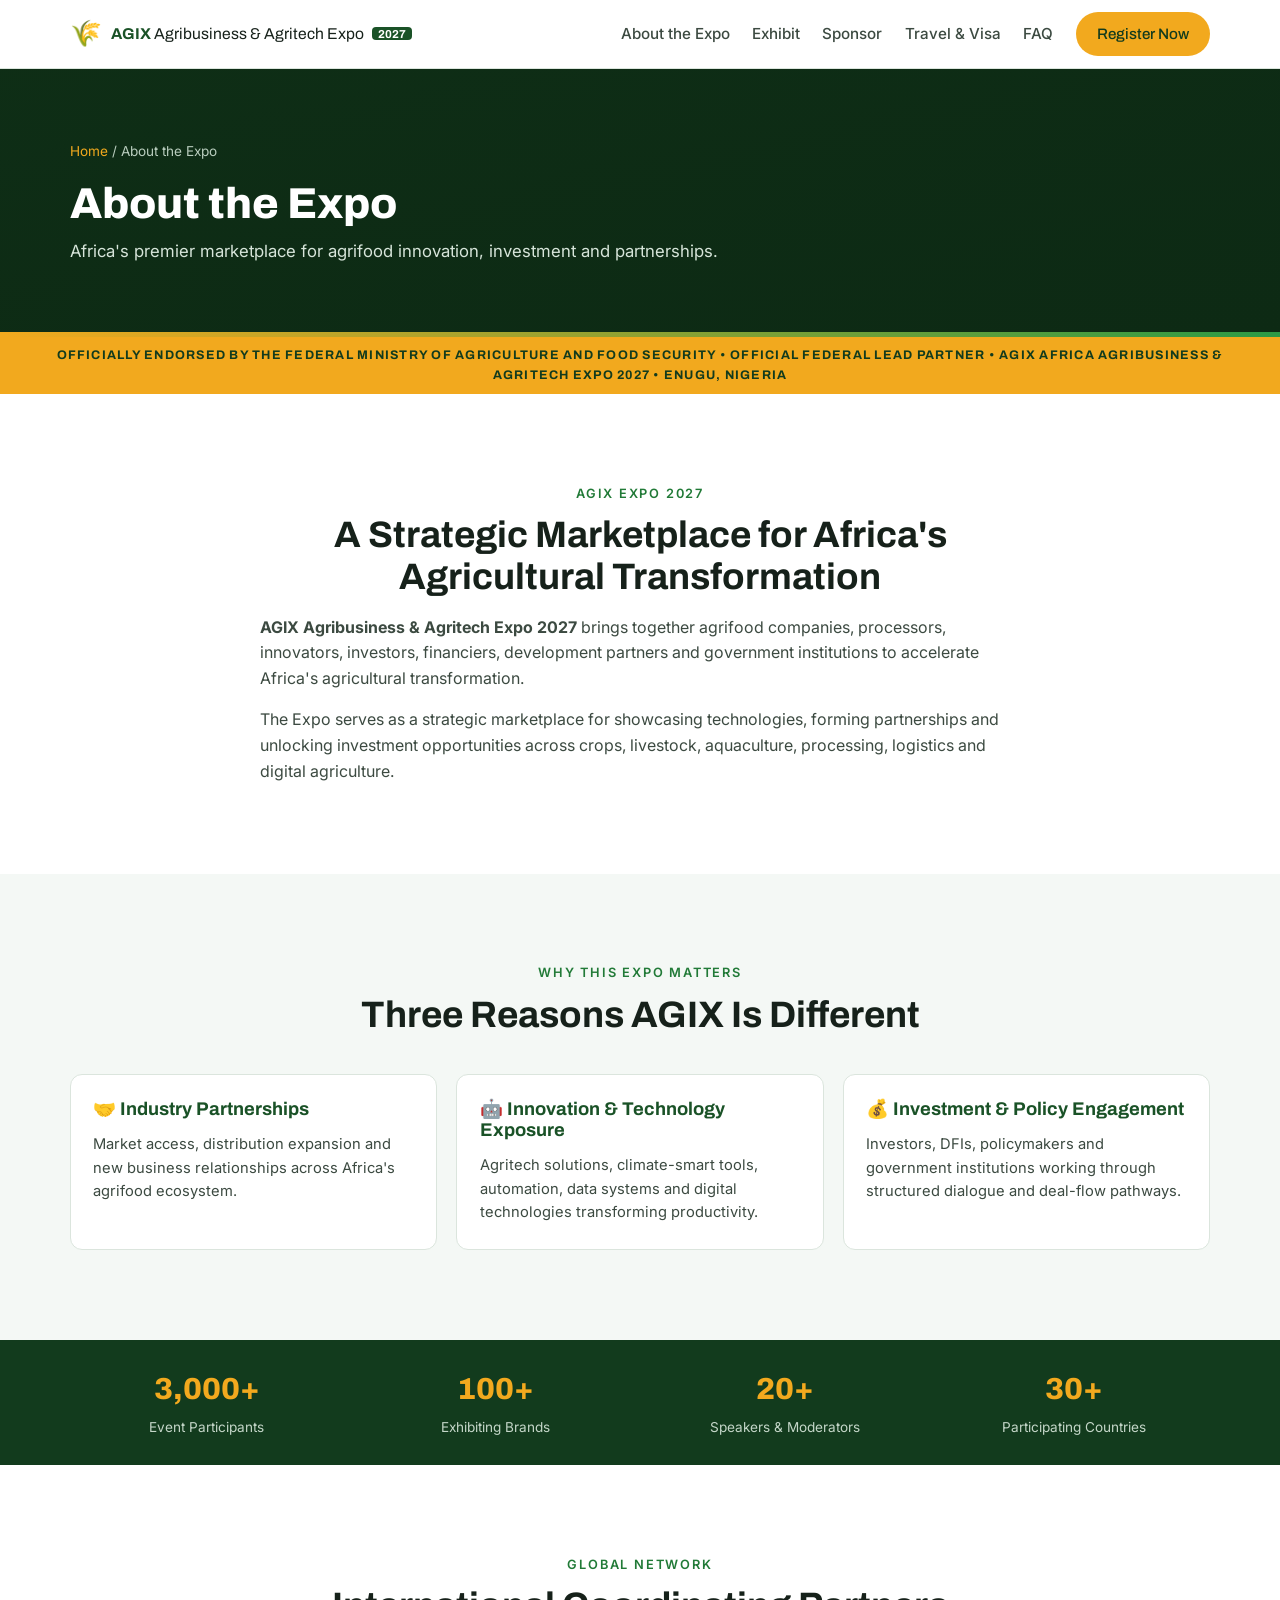
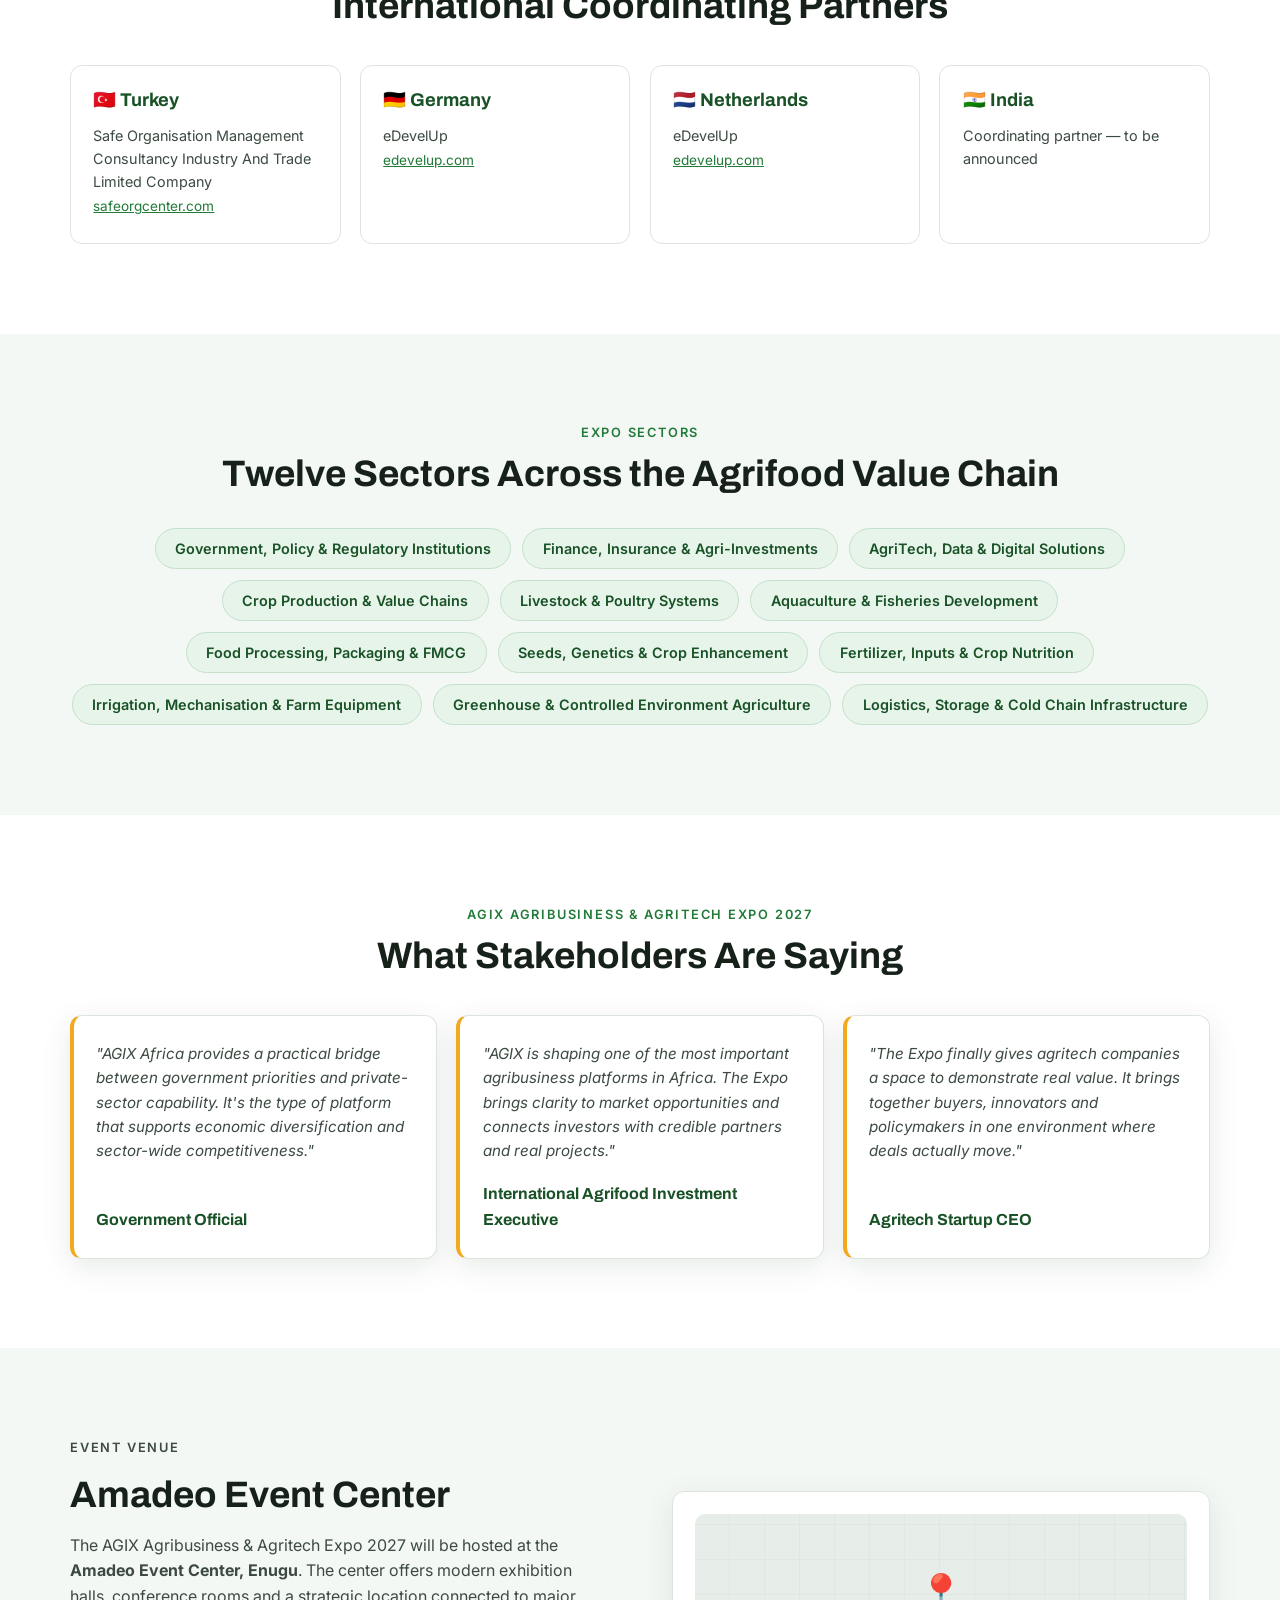
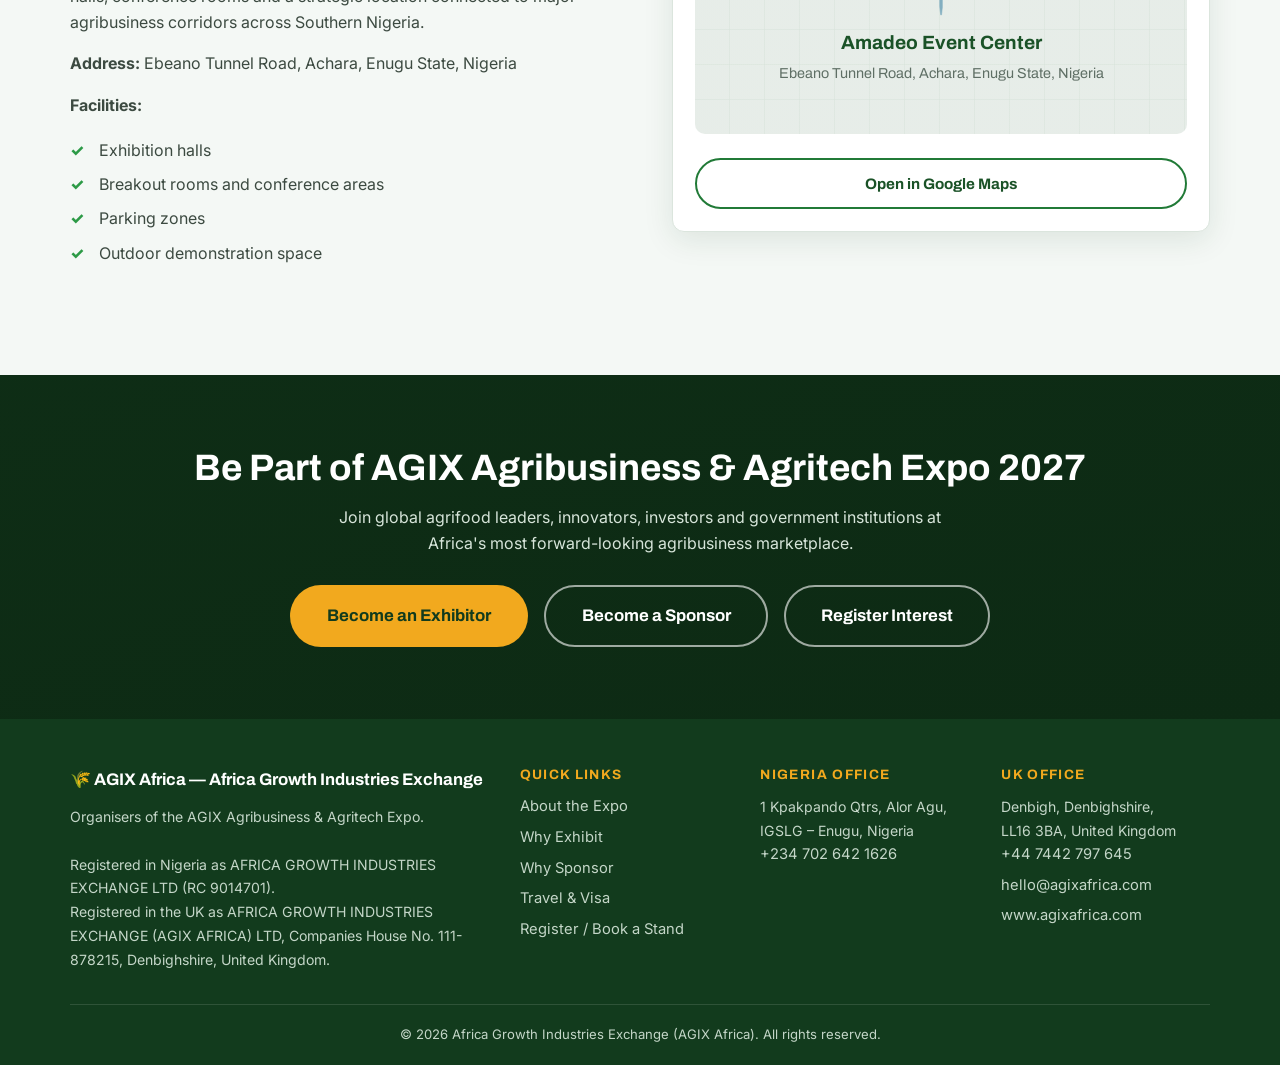
==== about.html @ dbb8e16c "Expand site with About, Exhibit, Sponsor and Travel pages Add four sub-pages built from the official" ====
<!DOCTYPE html>
<html lang="en">
<head>
  <meta charset="UTF-8" />
  <meta name="viewport" content="width=device-width, initial-scale=1.0" />
  <title>About the Expo | AGIX Agribusiness &amp; Agritech Expo 2027</title>
  <meta name="description" content="About the AGIX Agribusiness & Agritech Expo 2027 — Africa's premier marketplace for agrifood innovation, investment and partnerships. 9–10 April 2027, Amadeo Event Centre, Enugu, Nigeria." />
  <link rel="preconnect" href="https://fonts.googleapis.com" />
  <link rel="preconnect" href="https://fonts.gstatic.com" crossorigin />
  <link href="https://fonts.googleapis.com/css2?family=Archivo:wght@500;600;700;800&family=Inter:wght@400;500;600&display=swap" rel="stylesheet" />
  <link rel="stylesheet" href="css/styles.css" />
  <link rel="icon" href="data:image/svg+xml,%3Csvg xmlns='http://www.w3.org/2000/svg' viewBox='0 0 100 100'%3E%3Ctext y='.9em' font-size='90'%3E%F0%9F%8C%BE%3C/text%3E%3C/svg%3E" />
</head>
<body>

  <header class="site-header" id="top">
    <div class="container header-inner">
      <a class="brand" href="index.html" aria-label="AGIX Expo home">
        <span class="brand-mark" aria-hidden="true">🌾</span>
        <span class="brand-text">
          <strong>AGIX</strong> Agribusiness &amp; Agritech Expo
          <span class="brand-year">2027</span>
        </span>
      </a>
      <nav class="site-nav" id="site-nav" aria-label="Main navigation">
        <a href="about.html">About the Expo</a>
        <a href="exhibitors.html">Exhibit</a>
        <a href="sponsors.html">Sponsor</a>
        <a href="travel.html">Travel &amp; Visa</a>
        <a href="index.html#faq">FAQ</a>
        <a href="index.html#register" class="btn btn-primary btn-nav">Register Now</a>
      </nav>
      <button class="nav-toggle" id="nav-toggle" aria-label="Toggle menu" aria-expanded="false" aria-controls="site-nav">
        <span></span><span></span><span></span>
      </button>
    </div>
  </header>

  <section class="page-hero">
    <div class="container">
      <p class="breadcrumb"><a href="index.html">Home</a> / About the Expo</p>
      <h1>About the Expo</h1>
      <p class="lead">Africa's premier marketplace for agrifood innovation, investment and partnerships.</p>
    </div>
  </section>

  <div class="endorse-band">Officially endorsed by the Federal Ministry of Agriculture and Food Security • Official Federal Lead Partner • AGIX Africa Agribusiness &amp; Agritech Expo 2027 • Enugu, Nigeria</div>

  <section class="section">
    <div class="container narrow">
      <p class="section-eyebrow center">AGIX Expo 2027</p>
      <h2 class="center">A Strategic Marketplace for Africa's Agricultural Transformation</h2>
      <p style="margin-top:1rem; color:var(--ink-700);">
        <strong>AGIX Agribusiness &amp; Agritech Expo 2027</strong> brings together agrifood companies,
        processors, innovators, investors, financiers, development partners and government institutions
        to accelerate Africa's agricultural transformation.
      </p>
      <p style="margin-top:1rem; color:var(--ink-700);">
        The Expo serves as a strategic marketplace for showcasing technologies, forming partnerships and
        unlocking investment opportunities across crops, livestock, aquaculture, processing, logistics
        and digital agriculture.
      </p>
    </div>
  </section>

  <section class="section section-alt">
    <div class="container">
      <p class="section-eyebrow center">Why This Expo Matters</p>
      <h2 class="center">Three Reasons AGIX Is Different</h2>
      <div class="panel-grid">
        <div class="panel">
          <h3>🤝 Industry Partnerships</h3>
          <p style="color:var(--ink-700); font-size:0.92rem;">Market access, distribution expansion and new business relationships across Africa's agrifood ecosystem.</p>
        </div>
        <div class="panel">
          <h3>🤖 Innovation &amp; Technology Exposure</h3>
          <p style="color:var(--ink-700); font-size:0.92rem;">Agritech solutions, climate-smart tools, automation, data systems and digital technologies transforming productivity.</p>
        </div>
        <div class="panel">
          <h3>💰 Investment &amp; Policy Engagement</h3>
          <p style="color:var(--ink-700); font-size:0.92rem;">Investors, DFIs, policymakers and government institutions working through structured dialogue and deal-flow pathways.</p>
        </div>
      </div>
    </div>
  </section>

  <section class="stats-strip" aria-label="AGIX Expo at a glance">
    <div class="container stats-inner">
      <div class="stat"><strong>3,000+</strong><span>Event Participants</span></div>
      <div class="stat"><strong>100+</strong><span>Exhibiting Brands</span></div>
      <div class="stat"><strong>20+</strong><span>Speakers &amp; Moderators</span></div>
      <div class="stat"><strong>30+</strong><span>Participating Countries</span></div>
    </div>
  </section>

  <section class="section">
    <div class="container">
      <p class="section-eyebrow center">Global Network</p>
      <h2 class="center">International Coordinating Partners</h2>
      <div class="panel-grid cols-4">
        <div class="panel">
          <h3>🇹🇷 Turkey</h3>
          <p style="color:var(--ink-700); font-size:0.9rem;">Safe Organisation Management Consultancy Industry And Trade Limited Company</p>
          <a href="https://www.safeorgcenter.com" target="_blank" rel="noopener" style="color:var(--green-700); font-size:0.85rem;">safeorgcenter.com</a>
        </div>
        <div class="panel">
          <h3>🇩🇪 Germany</h3>
          <p style="color:var(--ink-700); font-size:0.9rem;">eDevelUp</p>
          <a href="http://www.edevelup.com" target="_blank" rel="noopener" style="color:var(--green-700); font-size:0.85rem;">edevelup.com</a>
        </div>
        <div class="panel">
          <h3>🇳🇱 Netherlands</h3>
          <p style="color:var(--ink-700); font-size:0.9rem;">eDevelUp</p>
          <a href="http://www.edevelup.com" target="_blank" rel="noopener" style="color:var(--green-700); font-size:0.85rem;">edevelup.com</a>
        </div>
        <div class="panel">
          <h3>🇮🇳 India</h3>
          <p style="color:var(--ink-700); font-size:0.9rem;">Coordinating partner — to be announced</p>
        </div>
      </div>
    </div>
  </section>

  <section class="section section-alt">
    <div class="container">
      <p class="section-eyebrow center">Expo Sectors</p>
      <h2 class="center">Twelve Sectors Across the Agrifood Value Chain</h2>
      <div class="chips">
        <span class="chip">Government, Policy &amp; Regulatory Institutions</span>
        <span class="chip">Finance, Insurance &amp; Agri-Investments</span>
        <span class="chip">AgriTech, Data &amp; Digital Solutions</span>
        <span class="chip">Crop Production &amp; Value Chains</span>
        <span class="chip">Livestock &amp; Poultry Systems</span>
        <span class="chip">Aquaculture &amp; Fisheries Development</span>
        <span class="chip">Food Processing, Packaging &amp; FMCG</span>
        <span class="chip">Seeds, Genetics &amp; Crop Enhancement</span>
        <span class="chip">Fertilizer, Inputs &amp; Crop Nutrition</span>
        <span class="chip">Irrigation, Mechanisation &amp; Farm Equipment</span>
        <span class="chip">Greenhouse &amp; Controlled Environment Agriculture</span>
        <span class="chip">Logistics, Storage &amp; Cold Chain Infrastructure</span>
      </div>
    </div>
  </section>

  <section class="section">
    <div class="container">
      <p class="section-eyebrow center">AGIX Agribusiness &amp; Agritech Expo 2027</p>
      <h2 class="center">What Stakeholders Are Saying</h2>
      <div class="testimonial-grid">
        <blockquote class="testimonial">
          <p>"AGIX Africa provides a practical bridge between government priorities and private-sector capability. It's the type of platform that supports economic diversification and sector-wide competitiveness."</p>
          <footer><strong>Government Official</strong></footer>
        </blockquote>
        <blockquote class="testimonial">
          <p>"AGIX is shaping one of the most important agribusiness platforms in Africa. The Expo brings clarity to market opportunities and connects investors with credible partners and real projects."</p>
          <footer><strong>International Agrifood Investment Executive</strong></footer>
        </blockquote>
        <blockquote class="testimonial">
          <p>"The Expo finally gives agritech companies a space to demonstrate real value. It brings together buyers, innovators and policymakers in one environment where deals actually move."</p>
          <footer><strong>Agritech Startup CEO</strong></footer>
        </blockquote>
      </div>
    </div>
  </section>

  <section class="section section-alt" id="venue">
    <div class="container grid-2">
      <div>
        <p class="section-eyebrow">Event Venue</p>
        <h2>Amadeo Event Center</h2>
        <p>
          The AGIX Agribusiness &amp; Agritech Expo 2027 will be hosted at the
          <strong>Amadeo Event Center, Enugu</strong>. The center offers modern exhibition halls,
          conference rooms and a strategic location connected to major agribusiness corridors
          across Southern Nigeria.
        </p>
        <p><strong>Address:</strong> Ebeano Tunnel Road, Achara, Enugu State, Nigeria</p>
        <p><strong>Facilities:</strong></p>
        <ul class="checklist">
          <li>Exhibition halls</li>
          <li>Breakout rooms and conference areas</li>
          <li>Parking zones</li>
          <li>Outdoor demonstration space</li>
        </ul>
      </div>
      <div class="venue-card">
        <div class="venue-map" role="img" aria-label="Stylised map marker for Amadeo Event Center, Achara, Enugu, Nigeria">
          <span class="venue-pin" aria-hidden="true">📍</span>
          <strong>Amadeo Event Center</strong>
          <span>Ebeano Tunnel Road, Achara, Enugu State, Nigeria</span>
        </div>
        <a class="btn btn-outline" href="https://www.google.com/maps/search/Amadeo+Event+Centre+Ebeano+Tunnel+Achara+Enugu" target="_blank" rel="noopener">Open in Google Maps</a>
      </div>
    </div>
  </section>

  <section class="cta-band">
    <div class="container">
      <h2>Be Part of AGIX Agribusiness &amp; Agritech Expo 2027</h2>
      <p>Join global agrifood leaders, innovators, investors and government institutions at Africa's most forward-looking agribusiness marketplace.</p>
      <div class="hero-cta">
        <a href="index.html?category=Exhibitor#register" class="btn btn-primary btn-lg">Become an Exhibitor</a>
        <a href="index.html?category=Sponsor#register" class="btn btn-outline btn-lg">Become a Sponsor</a>
        <a href="index.html#register" class="btn btn-outline btn-lg">Register Interest</a>
      </div>
    </div>
  </section>

  <footer class="site-footer">
    <div class="container footer-grid">
      <div>
        <p class="footer-brand"><span aria-hidden="true">🌾</span> AGIX Africa — Africa Growth Industries Exchange</p>
        <p class="footer-muted">
          Organisers of the AGIX Agribusiness &amp; Agritech Expo.<br /><br />
          Registered in Nigeria as AFRICA GROWTH INDUSTRIES EXCHANGE LTD (RC 9014701).<br />
          Registered in the UK as AFRICA GROWTH INDUSTRIES EXCHANGE (AGIX AFRICA) LTD,
          Companies House No. 111-878215, Denbighshire, United Kingdom.
        </p>
      </div>
      <div>
        <h4>Quick Links</h4>
        <a href="about.html">About the Expo</a>
        <a href="exhibitors.html">Why Exhibit</a>
        <a href="sponsors.html">Why Sponsor</a>
        <a href="travel.html">Travel &amp; Visa</a>
        <a href="index.html#register">Register / Book a Stand</a>
      </div>
      <div>
        <h4>Nigeria Office</h4>
        <p class="footer-muted">1 Kpakpando Qtrs, Alor Agu,<br />IGSLG – Enugu, Nigeria</p>
        <a href="tel:+2347026421626">+234 702 642 1626</a>
      </div>
      <div>
        <h4>UK Office</h4>
        <p class="footer-muted">Denbigh, Denbighshire,<br />LL16 3BA, United Kingdom</p>
        <a href="tel:+447442797645">+44 7442 797 645</a>
        <a href="mailto:hello@agixafrica.com">hello@agixafrica.com</a>
        <a href="https://www.agixafrica.com" target="_blank" rel="noopener">www.agixafrica.com</a>
      </div>
    </div>
    <div class="container footer-bottom">
      <p>© 2026 Africa Growth Industries Exchange (AGIX Africa). All rights reserved.</p>
    </div>
  </footer>

  <script src="js/main.js"></script>
</body>
</html>
---- css/styles.css ----
/* ==========================================================================
   AGIX Agribusiness & Agritech Expo 2027 — Landing page styles
   ========================================================================== */

:root {
  --green-900: #123b1d;
  --green-800: #1a5227;
  --green-700: #217a37;
  --green-600: #2c9a46;
  --green-100: #e6f4ea;
  --amber-500: #f2a91e;
  --amber-600: #d9920e;
  --ink-900: #16211a;
  --ink-700: #3c4a41;
  --ink-500: #5f6f65;
  --paper: #ffffff;
  --paper-alt: #f4f8f5;
  --border: #dbe5dd;
  --radius: 12px;
  --shadow: 0 8px 30px rgba(18, 59, 29, 0.10);
  --font-head: "Archivo", system-ui, sans-serif;
  --font-body: "Inter", system-ui, sans-serif;
}

* { box-sizing: border-box; margin: 0; padding: 0; }

html { scroll-behavior: smooth; }

body {
  font-family: var(--font-body);
  color: var(--ink-900);
  background: var(--paper);
  line-height: 1.6;
  -webkit-font-smoothing: antialiased;
}

img { max-width: 100%; display: block; }

.container { width: min(1140px, 92%); margin: 0 auto; }
.container.narrow { max-width: 760px; }

h1, h2, h3, h4 { font-family: var(--font-head); line-height: 1.15; color: var(--ink-900); }
h1 { font-size: clamp(2rem, 4.5vw, 3.4rem); font-weight: 800; }
h2 { font-size: clamp(1.6rem, 3vw, 2.3rem); font-weight: 700; margin-bottom: 1rem; }
h3 { font-size: 1.15rem; font-weight: 700; }

.center { text-align: center; }
.accent { color: var(--amber-500); }
.muted { color: var(--ink-500); font-weight: 400; font-size: 0.85em; }

.section { padding: clamp(3.5rem, 7vw, 6rem) 0; }
.section-alt { background: var(--paper-alt); }

.section-eyebrow {
  text-transform: uppercase;
  letter-spacing: 0.14em;
  font-weight: 600;
  font-size: 0.8rem;
  color: var(--green-700);
  margin-bottom: 0.6rem;
}
.section-eyebrow.center { text-align: center; }
.section-eyebrow.light { color: var(--amber-500); }

/* ---------- Buttons ---------- */

.btn {
  display: inline-block;
  font-family: var(--font-head);
  font-weight: 700;
  font-size: 0.95rem;
  padding: 0.7rem 1.5rem;
  border-radius: 999px;
  border: 2px solid transparent;
  cursor: pointer;
  text-decoration: none;
  text-align: center;
  transition: transform 0.15s ease, background 0.2s ease, color 0.2s ease, border-color 0.2s ease;
}
.btn:hover { transform: translateY(-2px); }
.btn:focus-visible { outline: 3px solid var(--amber-500); outline-offset: 2px; }

.btn-primary { background: var(--amber-500); color: var(--green-900); }
.btn-primary:hover { background: var(--amber-600); }

.btn-outline { background: transparent; color: var(--green-800); border-color: var(--green-700); }
.btn-outline:hover { background: var(--green-100); }

.btn-lg { padding: 0.95rem 2.2rem; font-size: 1.05rem; }
.btn-block { width: 100%; }
.btn-nav { padding: 0.5rem 1.2rem; }

/* ---------- Header ---------- */

.site-header {
  position: sticky;
  top: 0;
  z-index: 50;
  background: rgba(255, 255, 255, 0.96);
  backdrop-filter: blur(8px);
  border-bottom: 1px solid var(--border);
}

.header-inner {
  display: flex;
  align-items: center;
  justify-content: space-between;
  gap: 1rem;
  min-height: 68px;
}

.brand {
  display: flex;
  align-items: center;
  gap: 0.55rem;
  text-decoration: none;
  color: var(--ink-900);
  font-family: var(--font-head);
  font-size: 0.98rem;
  line-height: 1.2;
}
.brand-mark { font-size: 1.6rem; }
.brand-text strong { color: var(--green-800); }
.brand-year {
  background: var(--green-800);
  color: #fff;
  font-size: 0.72rem;
  font-weight: 700;
  border-radius: 4px;
  padding: 0.05rem 0.4rem;
  margin-left: 0.3rem;
  vertical-align: middle;
}

.site-nav { display: flex; align-items: center; gap: 1.4rem; }
.site-nav a {
  text-decoration: none;
  color: var(--ink-700);
  font-weight: 500;
  font-size: 0.95rem;
}
.site-nav a:hover { color: var(--green-700); }
.site-nav a.btn { color: var(--green-900); }

.nav-toggle {
  display: none;
  flex-direction: column;
  gap: 5px;
  background: none;
  border: 0;
  padding: 0.5rem;
  cursor: pointer;
}
.nav-toggle span {
  width: 24px; height: 2.5px;
  background: var(--green-800);
  border-radius: 2px;
  transition: transform 0.2s ease, opacity 0.2s ease;
}

/* ---------- Hero ---------- */

.hero {
  position: relative;
  color: #fff;
  background:
    linear-gradient(rgba(13, 42, 20, 0.88), rgba(13, 42, 20, 0.92)),
    radial-gradient(1200px 600px at 80% -10%, #2c9a46 0%, transparent 60%),
    linear-gradient(160deg, #1a5227 0%, #123b1d 60%, #0d2a14 100%);
  padding: clamp(4rem, 9vw, 7rem) 0 clamp(3rem, 6vw, 5rem);
  overflow: hidden;
}
.hero::after {
  content: "";
  position: absolute;
  inset: auto 0 0 0;
  height: 6px;
  background: linear-gradient(90deg, var(--amber-500), var(--green-600));
}

.hero-inner { max-width: 880px; }

.hero h1 { color: #fff; margin-bottom: 1.1rem; }

.hero-eyebrow {
  display: inline-block;
  background: rgba(242, 169, 30, 0.15);
  border: 1px solid rgba(242, 169, 30, 0.5);
  color: var(--amber-500);
  font-size: 0.8rem;
  font-weight: 600;
  letter-spacing: 0.08em;
  text-transform: uppercase;
  border-radius: 999px;
  padding: 0.35rem 1rem;
  margin-bottom: 1.4rem;
}

.hero-sub {
  font-size: clamp(1rem, 2vw, 1.2rem);
  color: #d7e5da;
  max-width: 640px;
  margin-bottom: 2rem;
}

.hero-meta {
  display: flex;
  flex-wrap: wrap;
  gap: 1.2rem 2.4rem;
  margin-bottom: 2.2rem;
}
.meta-item { display: flex; align-items: center; gap: 0.7rem; }
.meta-icon { font-size: 1.5rem; }
.meta-item strong { display: block; font-family: var(--font-head); font-size: 1rem; }
.meta-item small { color: #b9cdbe; }

.hero-cta { display: flex; flex-wrap: wrap; gap: 1rem; margin-bottom: 2.6rem; }
.hero .btn-outline { color: #fff; border-color: rgba(255, 255, 255, 0.6); }
.hero .btn-outline:hover { background: rgba(255, 255, 255, 0.12); }

.countdown { display: flex; gap: 0.8rem; flex-wrap: wrap; }
.count-box {
  background: rgba(255, 255, 255, 0.08);
  border: 1px solid rgba(255, 255, 255, 0.18);
  border-radius: var(--radius);
  min-width: 84px;
  padding: 0.7rem 0.5rem;
  text-align: center;
}
.count-box span {
  display: block;
  font-family: var(--font-head);
  font-size: 1.7rem;
  font-weight: 800;
  color: var(--amber-500);
}
.count-box small { color: #c4d6c8; text-transform: uppercase; letter-spacing: 0.08em; font-size: 0.68rem; }

/* ---------- Stats strip ---------- */

.stats-strip { background: var(--green-900); color: #fff; padding: 1.6rem 0; }
.stats-inner {
  display: grid;
  grid-template-columns: repeat(4, 1fr);
  gap: 1rem;
  text-align: center;
}
.stat strong {
  display: block;
  font-family: var(--font-head);
  font-size: 1.9rem;
  font-weight: 800;
  color: var(--amber-500);
}
.stat span { font-size: 0.85rem; color: #c4d6c8; }

/* ---------- Layout helpers ---------- */

.grid-2 {
  display: grid;
  grid-template-columns: 1fr 1fr;
  gap: clamp(2rem, 5vw, 4rem);
  align-items: center;
}
.grid-2 > div > p { margin-bottom: 1rem; color: var(--ink-700); }
.grid-2 .btn { margin-top: 0.5rem; }

/* ---------- Cards ---------- */

.about-cards {
  display: grid;
  grid-template-columns: 1fr 1fr;
  gap: 1rem;
}
.card {
  background: var(--paper);
  border: 1px solid var(--border);
  border-radius: var(--radius);
  padding: 1.4rem 1.2rem;
  box-shadow: var(--shadow);
}
.card-icon { font-size: 1.8rem; display: block; margin-bottom: 0.6rem; }
.card h3 { margin-bottom: 0.4rem; }
.card p { font-size: 0.9rem; color: var(--ink-700); }

/* ---------- Focus grid ---------- */

.focus-grid {
  display: grid;
  grid-template-columns: repeat(4, 1fr);
  gap: 1.2rem;
  margin-top: 2.4rem;
}
.focus-item {
  background: var(--paper);
  border: 1px solid var(--border);
  border-radius: var(--radius);
  padding: 1.5rem 1.2rem;
  transition: transform 0.15s ease, box-shadow 0.15s ease;
}
.focus-item:hover { transform: translateY(-4px); box-shadow: var(--shadow); }
.focus-item span { font-size: 1.9rem; display: block; margin-bottom: 0.7rem; }
.focus-item h3 { font-size: 1rem; margin-bottom: 0.4rem; }
.focus-item p { font-size: 0.86rem; color: var(--ink-700); }

/* ---------- Chips ---------- */

.chips {
  display: flex;
  flex-wrap: wrap;
  justify-content: center;
  gap: 0.7rem;
  margin-top: 2rem;
}
.chip {
  background: var(--green-100);
  color: var(--green-800);
  border: 1px solid #c4e0cb;
  font-weight: 600;
  font-size: 0.9rem;
  border-radius: 999px;
  padding: 0.5rem 1.2rem;
}

/* ---------- Checklist ---------- */

.checklist { list-style: none; margin: 1.2rem 0; }
.checklist li {
  padding-left: 1.8rem;
  position: relative;
  margin-bottom: 0.55rem;
  color: var(--ink-700);
}
.checklist li::before {
  content: "✓";
  position: absolute;
  left: 0;
  color: var(--green-600);
  font-weight: 800;
}
.checklist.light li { color: #d7e5da; }
.checklist.light li::before { color: var(--amber-500); }

/* ---------- Partners ---------- */

.partners-featured {
  display: grid;
  grid-template-columns: 1fr 1fr;
  gap: 1.2rem;
  max-width: 860px;
  margin: 2.2rem auto 1.6rem;
}
.partner-card {
  background: var(--paper);
  border: 1px solid var(--border);
  border-radius: var(--radius);
  padding: 1.4rem 1.5rem;
  text-align: center;
}
.partner-card.featured { border-top: 4px solid var(--amber-500); box-shadow: var(--shadow); }
.partner-card h4 {
  color: var(--green-700);
  font-size: 0.78rem;
  text-transform: uppercase;
  letter-spacing: 0.12em;
  margin-bottom: 0.5rem;
}
.partner-card p { font-family: var(--font-head); font-weight: 700; font-size: 1.05rem; }

.partner-tiers {
  display: flex;
  flex-wrap: wrap;
  justify-content: center;
  gap: 0.7rem;
  max-width: 900px;
  margin: 0 auto;
}
.partners-cta { margin-top: 1.8rem; color: var(--ink-700); }
.partners-cta a { color: var(--green-700); font-weight: 600; }

/* ---------- Testimonials ---------- */

.testimonial-grid {
  display: grid;
  grid-template-columns: repeat(3, 1fr);
  gap: 1.2rem;
  margin-top: 2.4rem;
}
.testimonial {
  background: var(--paper);
  border: 1px solid var(--border);
  border-left: 4px solid var(--amber-500);
  border-radius: var(--radius);
  padding: 1.6rem 1.4rem;
  box-shadow: var(--shadow);
  display: flex;
  flex-direction: column;
  justify-content: space-between;
}
.testimonial p { color: var(--ink-700); font-size: 0.95rem; font-style: italic; margin-bottom: 1.1rem; }
.testimonial footer strong { display: block; font-family: var(--font-head); color: var(--green-800); }
.testimonial footer span { font-size: 0.85rem; color: var(--ink-500); }

/* ---------- Venue ---------- */

.venue-card {
  background: var(--paper);
  border: 1px solid var(--border);
  border-radius: var(--radius);
  box-shadow: var(--shadow);
  padding: 1.4rem;
  display: flex;
  flex-direction: column;
  gap: 1rem;
}
.venue-map {
  background:
    linear-gradient(rgba(18, 59, 29, 0.06), rgba(18, 59, 29, 0.06)),
    repeating-linear-gradient(0deg, transparent, transparent 34px, #e3ede5 35px),
    repeating-linear-gradient(90deg, transparent, transparent 34px, #e3ede5 35px),
    var(--paper-alt);
  border-radius: 10px;
  min-height: 220px;
  display: flex;
  flex-direction: column;
  align-items: center;
  justify-content: center;
  gap: 0.2rem;
  font-family: var(--font-head);
}
.venue-pin { font-size: 2.4rem; }
.venue-map strong { font-size: 1.2rem; color: var(--green-800); }
.venue-map span:last-child { color: var(--ink-500); font-size: 0.9rem; }

/* ---------- Registration ---------- */

.register-section {
  background:
    linear-gradient(rgba(13, 42, 20, 0.93), rgba(13, 42, 20, 0.93)),
    linear-gradient(160deg, #1a5227 0%, #0d2a14 100%);
  color: #fff;
}
.register-section h2 { color: #fff; }
.register-copy > p { color: #d7e5da; margin-bottom: 1rem; }

.register-grid {
  display: grid;
  grid-template-columns: 1fr 1.15fr;
  gap: clamp(2rem, 5vw, 4rem);
  align-items: start;
}

.register-contact { margin-top: 1.8rem; }
.register-contact p { color: #b9cdbe; margin-bottom: 0.3rem; font-size: 0.9rem; }
.register-contact a {
  display: block;
  color: var(--amber-500);
  font-weight: 600;
  text-decoration: none;
  margin-bottom: 0.2rem;
}
.register-contact a:hover { text-decoration: underline; }

.register-form {
  background: var(--paper);
  color: var(--ink-900);
  border-radius: var(--radius);
  box-shadow: 0 20px 60px rgba(0, 0, 0, 0.35);
  padding: clamp(1.4rem, 3vw, 2.2rem);
}
.register-form h3 { font-size: 1.35rem; margin-bottom: 0.3rem; }
.form-note { color: var(--ink-500); font-size: 0.85rem; margin-bottom: 1.4rem; }
.req { color: #c0392b; }

.form-row {
  display: grid;
  grid-template-columns: 1fr 1fr;
  gap: 1rem;
}

.form-field { margin-bottom: 1.05rem; }
fieldset.form-field { border: 0; }

.form-field label,
.form-field legend {
  display: block;
  font-weight: 600;
  font-size: 0.88rem;
  margin-bottom: 0.35rem;
}

.form-field input[type="text"],
.form-field input[type="email"],
.form-field input[type="tel"],
.form-field select,
.form-field textarea {
  width: 100%;
  font-family: var(--font-body);
  font-size: 0.95rem;
  padding: 0.65rem 0.8rem;
  border: 1.5px solid var(--border);
  border-radius: 8px;
  background: #fbfdfb;
  color: var(--ink-900);
  transition: border-color 0.15s ease, box-shadow 0.15s ease;
}
.form-field input:focus,
.form-field select:focus,
.form-field textarea:focus {
  outline: none;
  border-color: var(--green-600);
  box-shadow: 0 0 0 3px rgba(44, 154, 70, 0.18);
}
.form-field input.invalid,
.form-field select.invalid {
  border-color: #c0392b;
  box-shadow: 0 0 0 3px rgba(192, 57, 43, 0.12);
}
.form-field textarea { resize: vertical; }

.checkbox-grid {
  display: grid;
  grid-template-columns: 1fr 1fr;
  gap: 0.45rem 1rem;
}
.checkbox-grid label {
  display: flex;
  align-items: center;
  gap: 0.5rem;
  font-weight: 400;
  font-size: 0.88rem;
  margin: 0;
  cursor: pointer;
}
.checkbox-grid input { accent-color: var(--green-700); width: 16px; height: 16px; }

.consent {
  display: flex;
  gap: 0.6rem;
  align-items: flex-start;
  font-size: 0.85rem;
  color: var(--ink-700);
  margin: 0.4rem 0 1.2rem;
  cursor: pointer;
}
.consent input { margin-top: 0.25rem; accent-color: var(--green-700); width: 16px; height: 16px; flex-shrink: 0; }

.form-status { margin-top: 0.9rem; font-weight: 600; font-size: 0.92rem; min-height: 1.4em; }
.form-status.success { color: var(--green-700); }
.form-status.error { color: #c0392b; }

button[disabled] { opacity: 0.6; cursor: not-allowed; transform: none !important; }

/* ---------- FAQ ---------- */

#faq details {
  background: var(--paper);
  border: 1px solid var(--border);
  border-radius: 10px;
  margin-top: 0.8rem;
  padding: 1rem 1.2rem;
}
#faq details:first-of-type { margin-top: 2rem; }
#faq summary {
  font-family: var(--font-head);
  font-weight: 700;
  cursor: pointer;
  color: var(--green-900);
  list-style: none;
  position: relative;
  padding-right: 1.6rem;
}
#faq summary::after {
  content: "+";
  position: absolute;
  right: 0;
  top: 50%;
  transform: translateY(-50%);
  color: var(--green-700);
  font-size: 1.3rem;
  font-weight: 800;
}
#faq details[open] summary::after { content: "–"; }
#faq details p { margin-top: 0.7rem; color: var(--ink-700); font-size: 0.95rem; }
#faq a { color: var(--green-700); }

/* ---------- Footer ---------- */

.site-footer { background: var(--green-900); color: #c4d6c8; padding: 3rem 0 0; }
.footer-grid {
  display: grid;
  grid-template-columns: 2fr 1fr 1fr 1fr;
  gap: 2rem;
  padding-bottom: 2rem;
}
.footer-brand {
  font-family: var(--font-head);
  font-weight: 700;
  color: #fff;
  font-size: 1.05rem;
  margin-bottom: 0.7rem;
}
.footer-muted { font-size: 0.88rem; line-height: 1.7; }
.site-footer h4 {
  color: var(--amber-500);
  font-size: 0.85rem;
  text-transform: uppercase;
  letter-spacing: 0.1em;
  margin-bottom: 0.8rem;
}
.site-footer a {
  display: block;
  color: #c4d6c8;
  text-decoration: none;
  font-size: 0.92rem;
  margin-bottom: 0.45rem;
}
.site-footer a:hover { color: #fff; }
.footer-bottom {
  border-top: 1px solid rgba(255, 255, 255, 0.12);
  padding: 1.2rem 0;
  font-size: 0.82rem;
  text-align: center;
}

/* ---------- Sub-page hero ---------- */

.page-hero {
  position: relative;
  color: #fff;
  background:
    linear-gradient(rgba(13, 42, 20, 0.90), rgba(13, 42, 20, 0.94)),
    linear-gradient(160deg, #1a5227 0%, #123b1d 60%, #0d2a14 100%);
  padding: clamp(3rem, 6vw, 4.5rem) 0;
}
.page-hero::after {
  content: "";
  position: absolute;
  inset: auto 0 0 0;
  height: 5px;
  background: linear-gradient(90deg, var(--amber-500), var(--green-600));
}
.page-hero h1 { color: #fff; font-size: clamp(1.8rem, 3.6vw, 2.7rem); margin-bottom: 0.6rem; }
.page-hero .breadcrumb {
  font-size: 0.85rem;
  color: #b9cdbe;
  margin-bottom: 1rem;
}
.page-hero .breadcrumb a { color: var(--amber-500); text-decoration: none; }
.page-hero .breadcrumb a:hover { text-decoration: underline; }
.page-hero p.lead { color: #d7e5da; max-width: 720px; font-size: 1.05rem; }

/* ---------- Endorsement marquee band ---------- */

.endorse-band {
  background: var(--amber-500);
  color: var(--green-900);
  font-family: var(--font-head);
  font-weight: 700;
  font-size: 0.78rem;
  letter-spacing: 0.1em;
  text-transform: uppercase;
  text-align: center;
  padding: 0.55rem 4%;
}

/* ---------- Tier & package cards ---------- */

.tier-grid {
  display: grid;
  grid-template-columns: repeat(3, 1fr);
  gap: 1.2rem;
  margin-top: 2.4rem;
}
.tier-card {
  background: var(--paper);
  border: 1px solid var(--border);
  border-radius: var(--radius);
  padding: 1.5rem 1.4rem;
  display: flex;
  flex-direction: column;
}
.tier-card .tier-label {
  font-size: 0.7rem;
  font-weight: 700;
  letter-spacing: 0.14em;
  text-transform: uppercase;
  color: var(--amber-600);
  margin-bottom: 0.5rem;
}
.tier-card h3 { margin-bottom: 0.5rem; }
.tier-card p { font-size: 0.9rem; color: var(--ink-700); }
.tier-card.highlight { border-top: 4px solid var(--amber-500); box-shadow: var(--shadow); }

.package-grid {
  display: grid;
  grid-template-columns: repeat(3, 1fr);
  gap: 1.4rem;
  margin-top: 2.4rem;
  align-items: stretch;
}
.package-card {
  background: var(--paper);
  border: 1px solid var(--border);
  border-radius: var(--radius);
  padding: 1.8rem 1.5rem;
  display: flex;
  flex-direction: column;
  box-shadow: var(--shadow);
}
.package-card.popular { border: 2px solid var(--green-700); position: relative; }
.package-card .popular-tag {
  position: absolute;
  top: -12px;
  left: 50%;
  transform: translateX(-50%);
  background: var(--green-700);
  color: #fff;
  font-size: 0.72rem;
  font-weight: 700;
  letter-spacing: 0.08em;
  text-transform: uppercase;
  border-radius: 999px;
  padding: 0.2rem 0.9rem;
}
.package-card h3 { margin-bottom: 0.3rem; }
.package-card .package-size { color: var(--amber-600); font-family: var(--font-head); font-weight: 700; margin-bottom: 0.7rem; }
.package-card > p { font-size: 0.9rem; color: var(--ink-700); margin-bottom: 1rem; }
.package-card .checklist { flex: 1; margin: 0 0 1.4rem; }
.package-card .checklist li { font-size: 0.9rem; margin-bottom: 0.45rem; }

/* ---------- CTA band ---------- */

.cta-band {
  background:
    linear-gradient(rgba(13, 42, 20, 0.92), rgba(13, 42, 20, 0.92)),
    linear-gradient(160deg, #1a5227 0%, #0d2a14 100%);
  color: #fff;
  text-align: center;
  padding: clamp(3rem, 6vw, 4.5rem) 0;
}
.cta-band h2 { color: #fff; }
.cta-band p { color: #d7e5da; max-width: 640px; margin: 0 auto 1.8rem; }
.cta-band .hero-cta { justify-content: center; margin-bottom: 0; }
.cta-band .btn-outline { color: #fff; border-color: rgba(255, 255, 255, 0.6); }
.cta-band .btn-outline:hover { background: rgba(255, 255, 255, 0.12); }

/* ---------- Info panels (visa / logistics lists) ---------- */

.panel-grid {
  display: grid;
  grid-template-columns: repeat(3, 1fr);
  gap: 1.2rem;
  margin-top: 2.4rem;
}
.panel {
  background: var(--paper);
  border: 1px solid var(--border);
  border-radius: var(--radius);
  padding: 1.5rem 1.4rem;
}
.panel-grid.cols-4 { grid-template-columns: repeat(4, 1fr); }
.panel-grid.cols-2 { grid-template-columns: repeat(2, 1fr); }
.panel h3 { margin-bottom: 0.8rem; color: var(--green-800); }
.panel .checklist { margin: 0; }
.panel .checklist li { font-size: 0.9rem; }

/* ---------- Responsive ---------- */

@media (max-width: 900px) {
  .grid-2, .register-grid { grid-template-columns: 1fr; }
  .focus-grid { grid-template-columns: repeat(2, 1fr); }
  .testimonial-grid { grid-template-columns: 1fr; }
  .partners-featured { grid-template-columns: 1fr; }
  .tier-grid, .package-grid, .panel-grid,
  .panel-grid.cols-4, .panel-grid.cols-2 { grid-template-columns: 1fr; }
  .stats-inner { grid-template-columns: repeat(2, 1fr); gap: 1.4rem; }
  .footer-grid { grid-template-columns: 1fr 1fr; }
}

@media (max-width: 640px) {
  .nav-toggle { display: flex; }
  .site-nav {
    position: absolute;
    top: 68px;
    left: 0;
    right: 0;
    background: var(--paper);
    border-bottom: 1px solid var(--border);
    flex-direction: column;
    align-items: stretch;
    padding: 1rem 4%;
    gap: 0.9rem;
    display: none;
  }
  .site-nav.open { display: flex; }
  .form-row, .checkbox-grid, .about-cards, .focus-grid { grid-template-columns: 1fr; }
  .footer-grid { grid-template-columns: 1fr; }
  .count-box { min-width: 70px; }
}
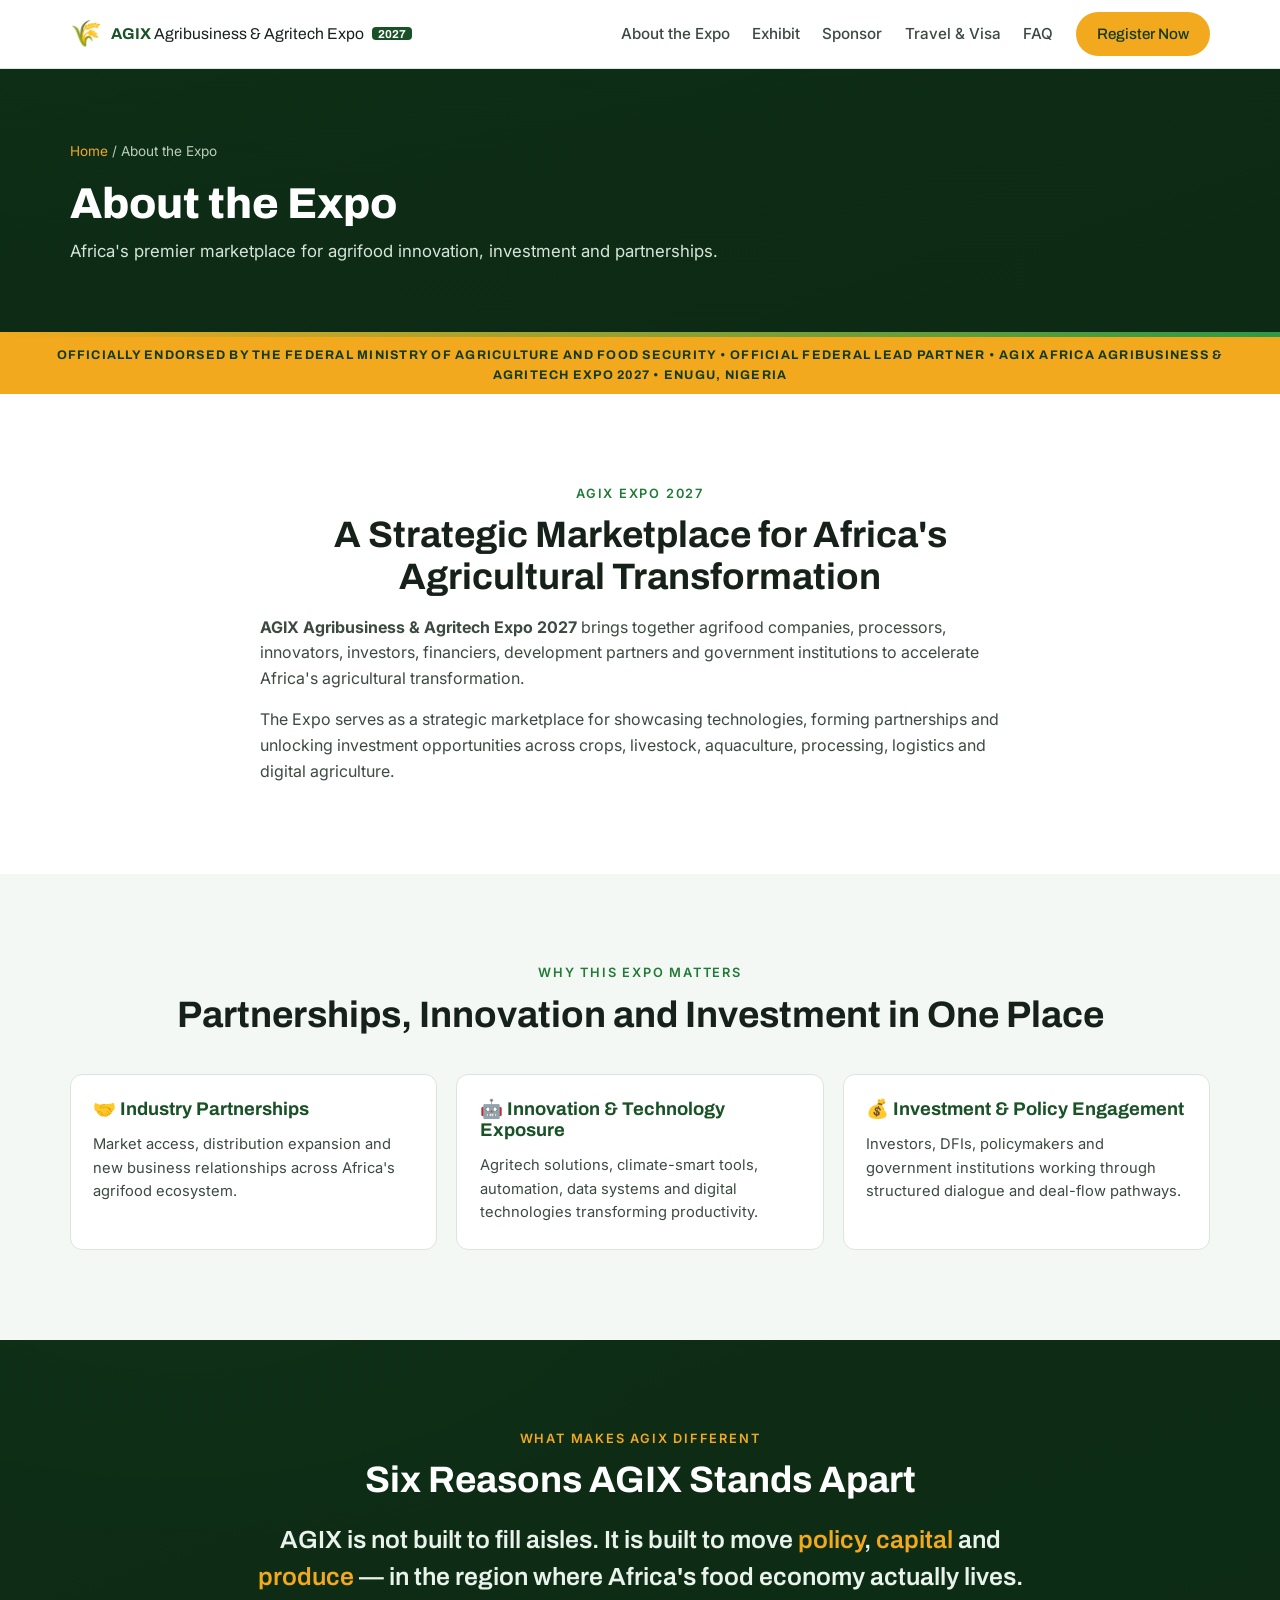
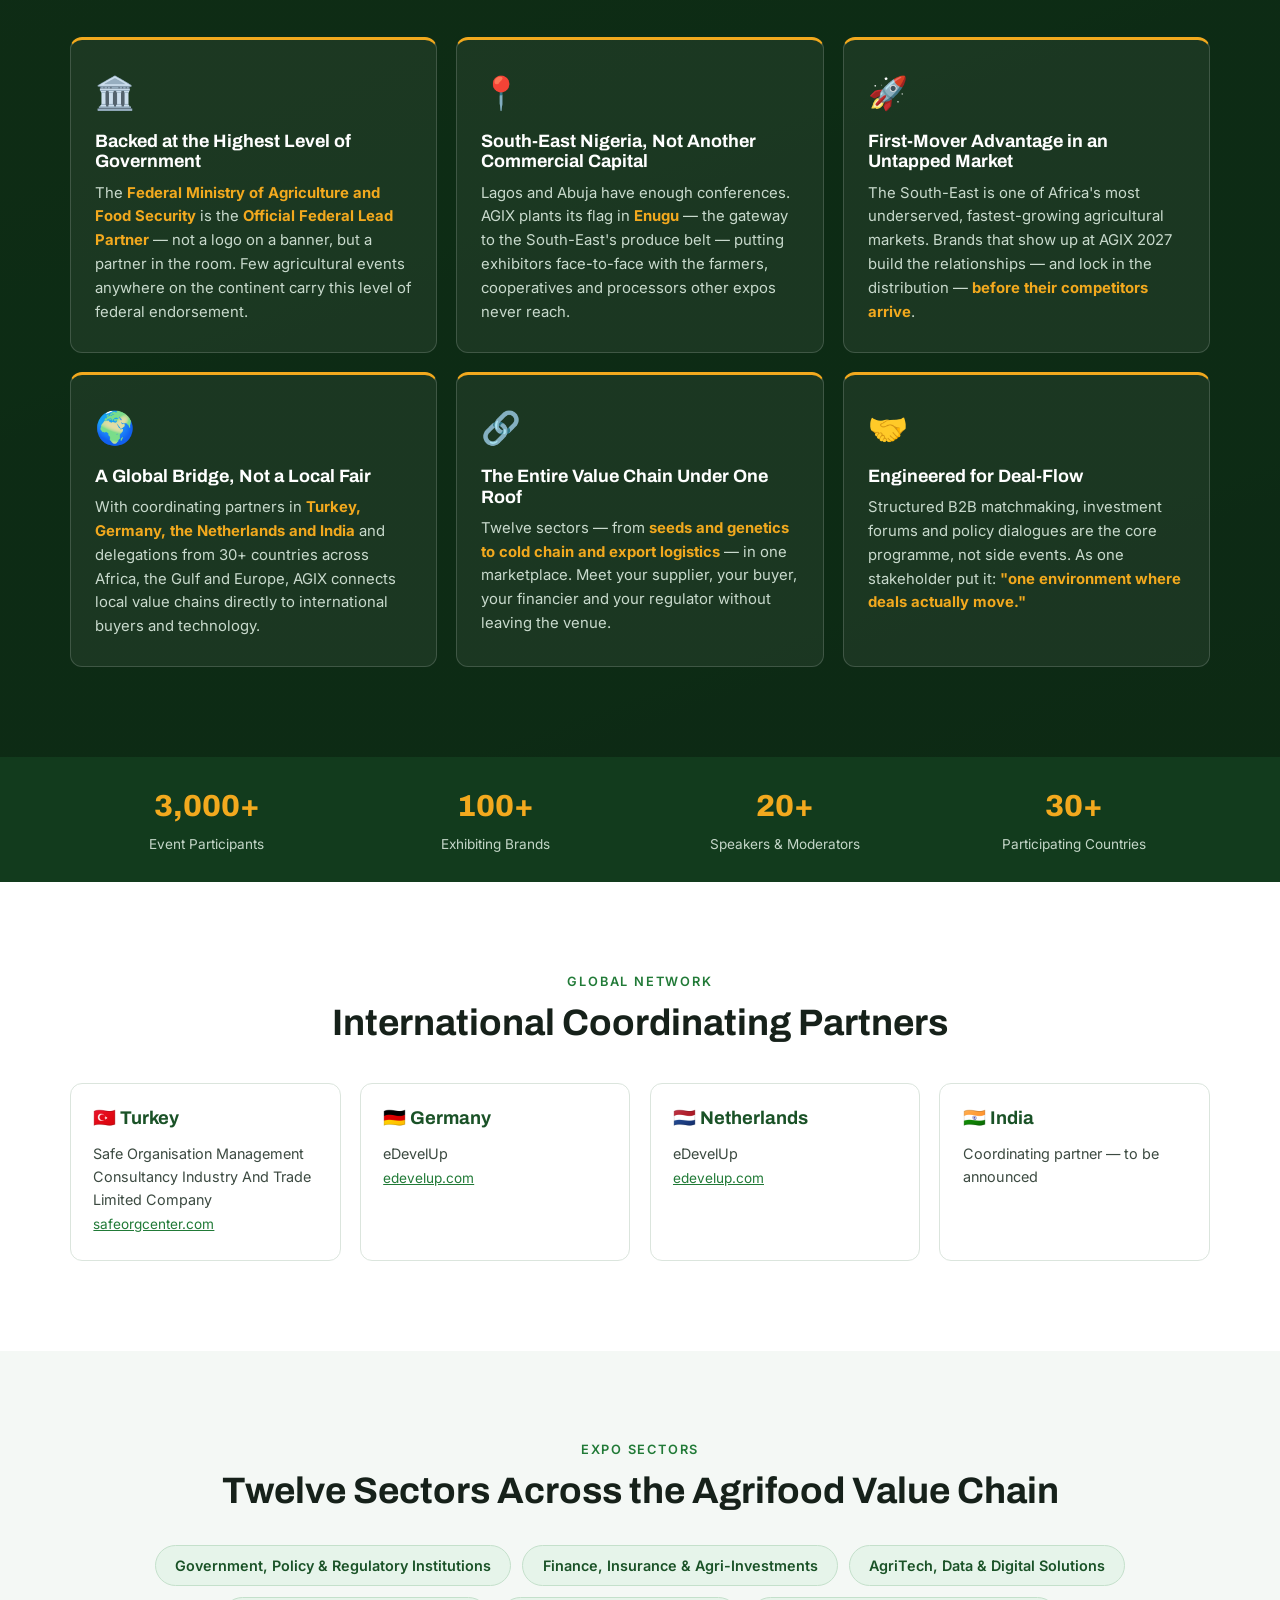
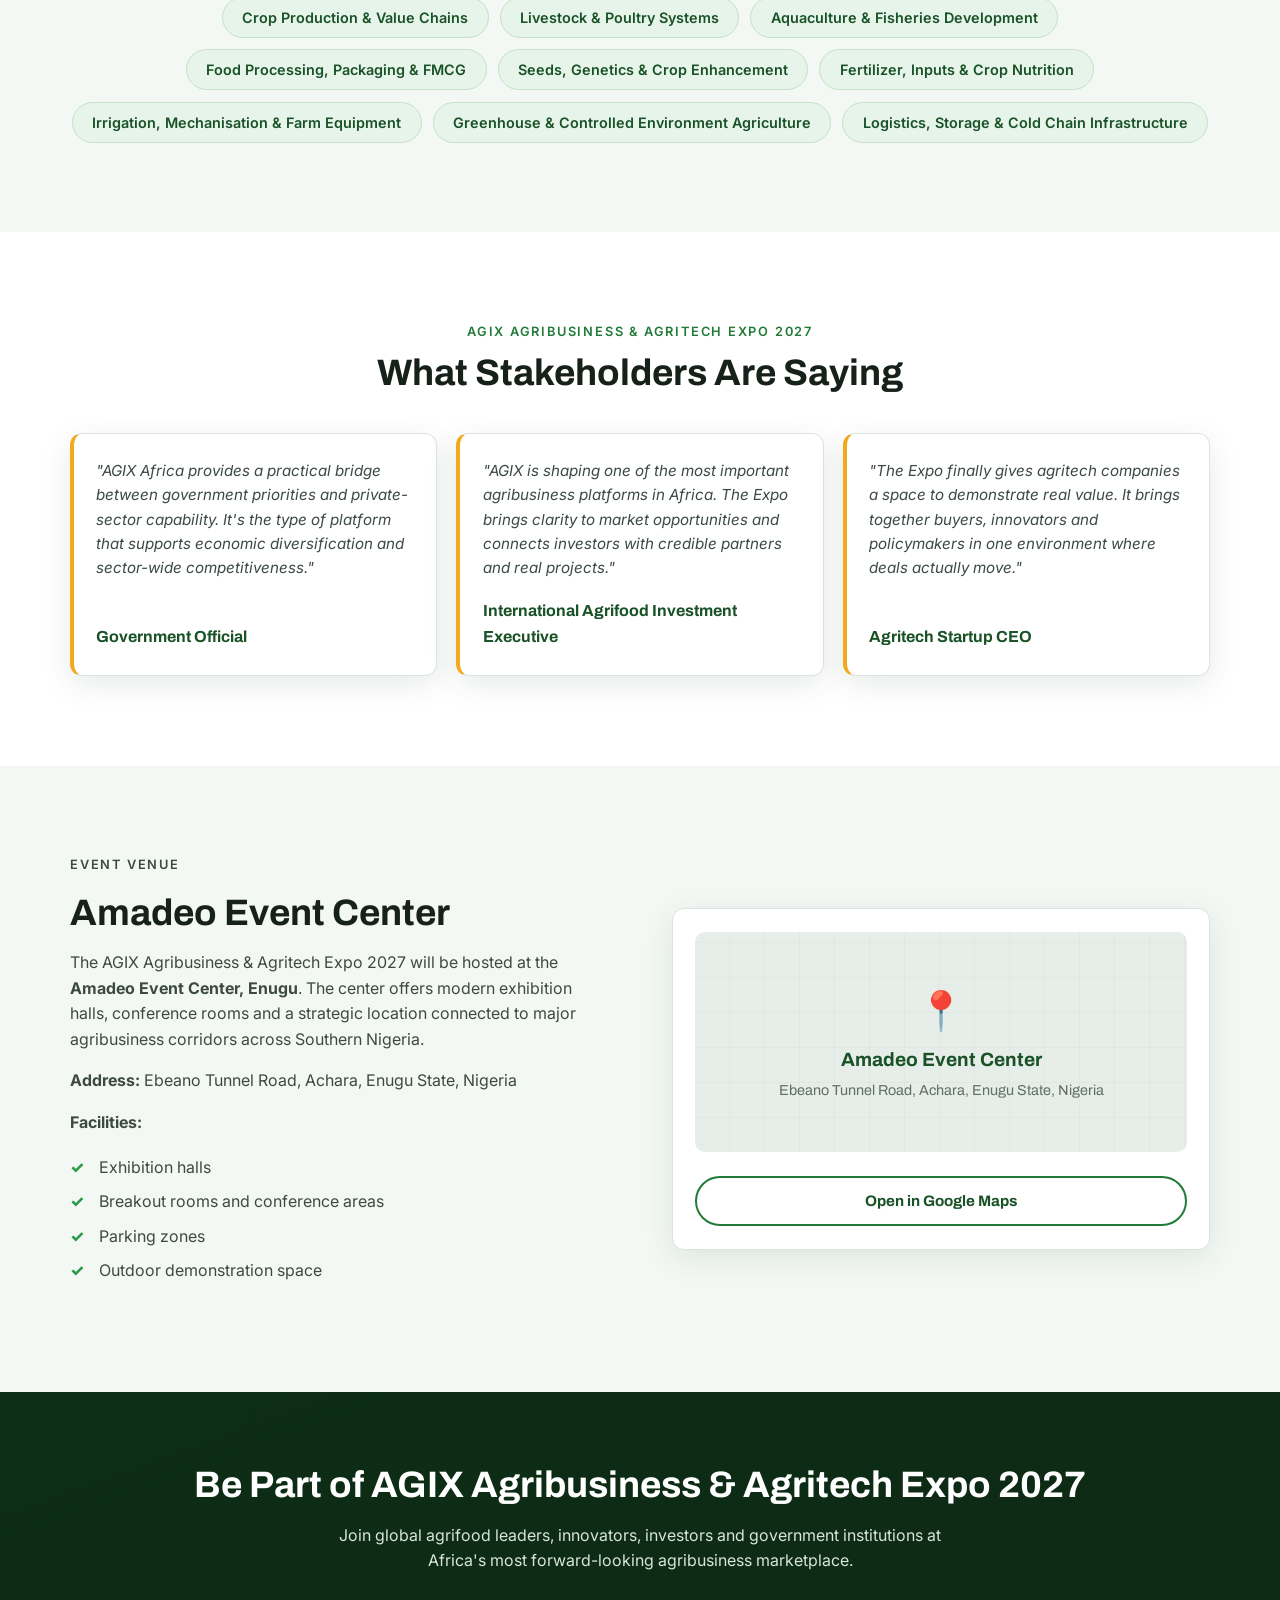
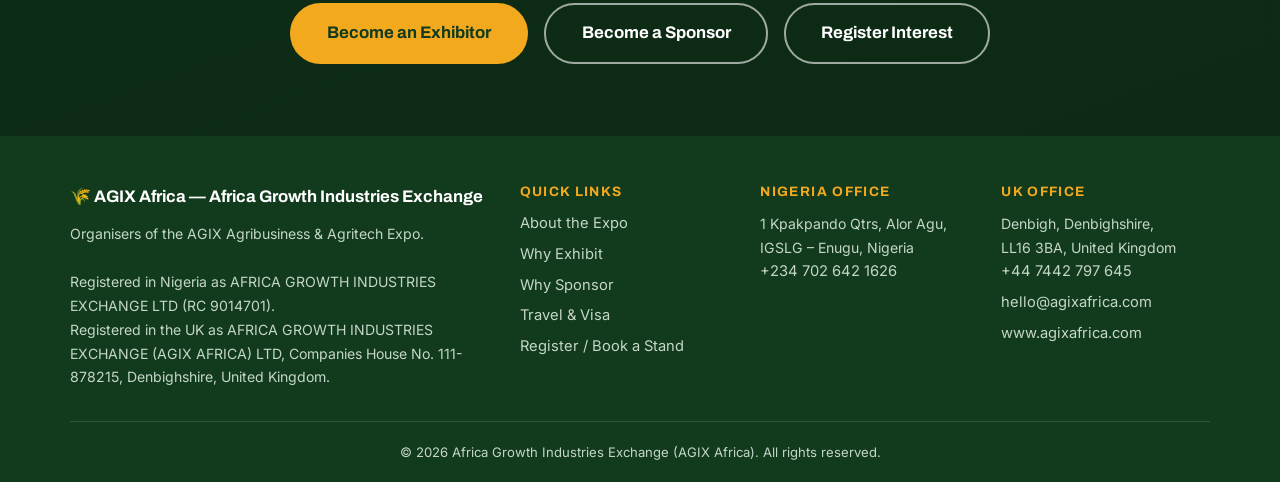
==== commit a30d68c9: "Add strong 'What Makes AGIX Different' positioning sections Landing page gains a dark differentiator" ====
--- a/about.html
+++ b/about.html
@@ -66,7 +66,7 @@
   <section class="section section-alt">
     <div class="container">
       <p class="section-eyebrow center">Why This Expo Matters</p>
-      <h2 class="center">Three Reasons AGIX Is Different</h2>
+      <h2 class="center">Partnerships, Innovation and Investment in One Place</h2>
       <div class="panel-grid">
         <div class="panel">
           <h3>🤝 Industry Partnerships</h3>
@@ -79,6 +79,75 @@
         <div class="panel">
           <h3>💰 Investment &amp; Policy Engagement</h3>
           <p style="color:var(--ink-700); font-size:0.92rem;">Investors, DFIs, policymakers and government institutions working through structured dialogue and deal-flow pathways.</p>
+        </div>
+      </div>
+    </div>
+  </section>
+
+  <section class="section diff-section" id="different">
+    <div class="container">
+      <p class="section-eyebrow light center">What Makes AGIX Different</p>
+      <h2 class="center">Six Reasons AGIX Stands Apart</h2>
+      <p class="diff-statement">
+        AGIX is not built to fill aisles. It is built to move
+        <span class="accent">policy</span>, <span class="accent">capital</span> and
+        <span class="accent">produce</span> — in the region where Africa's food economy actually lives.
+      </p>
+      <div class="diff-grid">
+        <div class="diff-card">
+          <span class="diff-icon" aria-hidden="true">🏛️</span>
+          <h3>Backed at the Highest Level of Government</h3>
+          <p>
+            The <strong>Federal Ministry of Agriculture and Food Security</strong> is the
+            <strong>Official Federal Lead Partner</strong> — not a logo on a banner, but a partner in
+            the room. Few agricultural events anywhere on the continent carry this level of federal
+            endorsement.
+          </p>
+        </div>
+        <div class="diff-card">
+          <span class="diff-icon" aria-hidden="true">📍</span>
+          <h3>South-East Nigeria, Not Another Commercial Capital</h3>
+          <p>
+            Lagos and Abuja have enough conferences. AGIX plants its flag in <strong>Enugu</strong> —
+            the gateway to the South-East's produce belt — putting exhibitors face-to-face with the
+            farmers, cooperatives and processors other expos never reach.
+          </p>
+        </div>
+        <div class="diff-card">
+          <span class="diff-icon" aria-hidden="true">🚀</span>
+          <h3>First-Mover Advantage in an Untapped Market</h3>
+          <p>
+            The South-East is one of Africa's most underserved, fastest-growing agricultural markets.
+            Brands that show up at AGIX 2027 build the relationships — and lock in the distribution —
+            <strong>before their competitors arrive</strong>.
+          </p>
+        </div>
+        <div class="diff-card">
+          <span class="diff-icon" aria-hidden="true">🌍</span>
+          <h3>A Global Bridge, Not a Local Fair</h3>
+          <p>
+            With coordinating partners in <strong>Turkey, Germany, the Netherlands and India</strong>
+            and delegations from 30+ countries across Africa, the Gulf and Europe, AGIX connects
+            local value chains directly to international buyers and technology.
+          </p>
+        </div>
+        <div class="diff-card">
+          <span class="diff-icon" aria-hidden="true">🔗</span>
+          <h3>The Entire Value Chain Under One Roof</h3>
+          <p>
+            Twelve sectors — from <strong>seeds and genetics to cold chain and export logistics</strong> —
+            in one marketplace. Meet your supplier, your buyer, your financier and your regulator without
+            leaving the venue.
+          </p>
+        </div>
+        <div class="diff-card">
+          <span class="diff-icon" aria-hidden="true">🤝</span>
+          <h3>Engineered for Deal-Flow</h3>
+          <p>
+            Structured B2B matchmaking, investment forums and policy dialogues are the core programme,
+            not side events. As one stakeholder put it: <strong>"one environment where deals actually
+            move."</strong>
+          </p>
         </div>
       </div>
     </div>
--- a/css/styles.css
+++ b/css/styles.css
@@ -729,6 +729,45 @@
 .package-card .checklist { flex: 1; margin: 0 0 1.4rem; }
 .package-card .checklist li { font-size: 0.9rem; margin-bottom: 0.45rem; }
 
+/* ---------- Differentiators ---------- */
+
+.diff-section {
+  background:
+    linear-gradient(rgba(13, 42, 20, 0.93), rgba(13, 42, 20, 0.93)),
+    radial-gradient(900px 500px at 15% -10%, #2c9a46 0%, transparent 60%),
+    linear-gradient(160deg, #1a5227 0%, #0d2a14 100%);
+  color: #fff;
+}
+.diff-section h2 { color: #fff; }
+.diff-statement {
+  font-family: var(--font-head);
+  font-size: clamp(1.15rem, 2.4vw, 1.55rem);
+  font-weight: 600;
+  line-height: 1.5;
+  color: #e9f2eb;
+  max-width: 820px;
+  margin: 1.2rem auto 0;
+  text-align: center;
+}
+.diff-statement .accent { color: var(--amber-500); }
+.diff-grid {
+  display: grid;
+  grid-template-columns: repeat(3, 1fr);
+  gap: 1.2rem;
+  margin-top: 2.6rem;
+}
+.diff-card {
+  background: rgba(255, 255, 255, 0.06);
+  border: 1px solid rgba(255, 255, 255, 0.16);
+  border-top: 3px solid var(--amber-500);
+  border-radius: var(--radius);
+  padding: 1.7rem 1.5rem;
+}
+.diff-card .diff-icon { font-size: 2rem; display: block; margin-bottom: 0.8rem; }
+.diff-card h3 { color: #fff; margin-bottom: 0.6rem; font-size: 1.12rem; }
+.diff-card p { color: #c9dacd; font-size: 0.93rem; }
+.diff-card p strong { color: var(--amber-500); }
+
 /* ---------- CTA band ---------- */
 
 .cta-band {
@@ -774,6 +813,7 @@
   .partners-featured { grid-template-columns: 1fr; }
   .tier-grid, .package-grid, .panel-grid,
   .panel-grid.cols-4, .panel-grid.cols-2 { grid-template-columns: 1fr; }
+  .diff-grid { grid-template-columns: 1fr; }
   .stats-inner { grid-template-columns: repeat(2, 1fr); gap: 1.4rem; }
   .footer-grid { grid-template-columns: 1fr 1fr; }
 }
